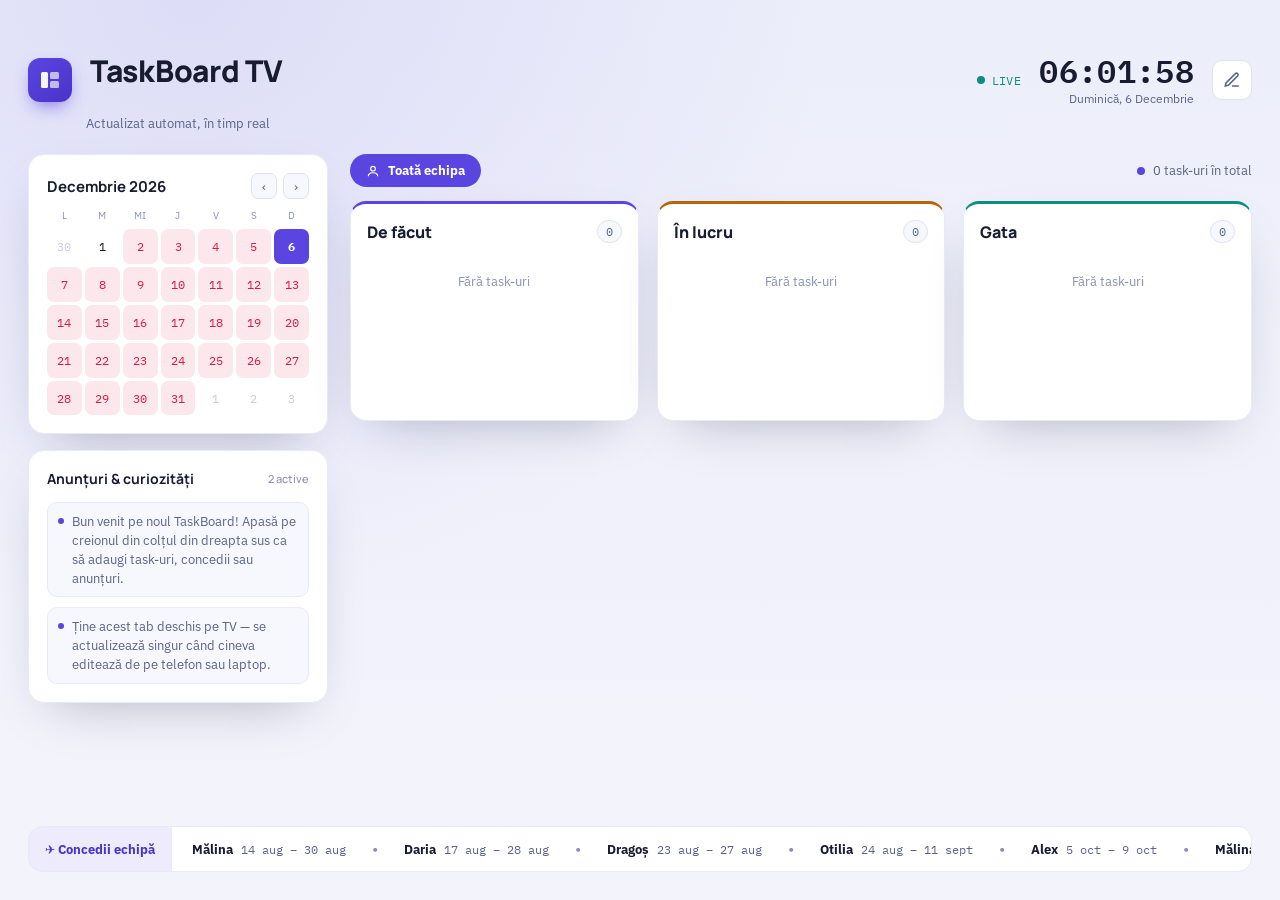
==== index.html @ df8de1b7 "Rename index.html.html to index.html" ====
<title>TaskBoard TV</title>
<style id="page-style">
  :root {
    color-scheme: dark;
    --bg: #0a0f1c;
    --bg-grid: #0d1424;
    --surface: #121a2e;
    --surface-raised: #1a2540;
    --border: #263252;
    --border-soft: #1c2740;
    --text: #eef1fb;
    --text-muted: #8b96b8;
    --text-faint: #5c6689;
    --accent: #7c6cff;
    --accent-soft: rgba(124, 108, 255, 0.16);
    --accent-strong: #9a8dff;
    --amber: #f5a524;
    --amber-soft: rgba(245, 165, 36, 0.14);
    --teal: #2fd6c3;
    --teal-soft: rgba(47, 214, 195, 0.14);
    --rose: #fb7189;
    --rose-soft: rgba(251, 113, 137, 0.16);
    --shadow: 0 20px 50px -20px rgba(0, 0, 0, 0.6);
    --font-display: 'Manrope', 'Segoe UI', system-ui, sans-serif;
    --font-body: 'IBM Plex Sans', 'Segoe UI', system-ui, sans-serif;
    --font-mono: 'IBM Plex Mono', 'SFMono-Regular', Consolas, monospace;
  }

  :root[data-theme="light"] {
    color-scheme: light;
    --bg: #f3f4fb;
    --bg-grid: #eceefa;
    --surface: #ffffff;
    --surface-raised: #f7f8fd;
    --border: #dfe2f0;
    --border-soft: #e8eaf5;
    --text: #171c30;
    --text-muted: #5b6488;
    --text-faint: #8991b3;
    --accent: #5b45e0;
    --accent-soft: rgba(91, 69, 224, 0.1);
    --accent-strong: #4933c9;
    --amber: #b6650a;
    --amber-soft: rgba(182, 101, 10, 0.1);
    --teal: #0d8f7f;
    --teal-soft: rgba(13, 143, 127, 0.1);
    --rose: #d81b46;
    --rose-soft: rgba(216, 27, 70, 0.1);
    --shadow: 0 20px 50px -25px rgba(30, 34, 60, 0.35);
  }

  @media (prefers-color-scheme: light) {
    :root:not([data-theme="dark"]) {
      color-scheme: light;
      --bg: #f3f4fb;
      --bg-grid: #eceefa;
      --surface: #ffffff;
      --surface-raised: #f7f8fd;
      --border: #dfe2f0;
      --border-soft: #e8eaf5;
      --text: #171c30;
      --text-muted: #5b6488;
      --text-faint: #8991b3;
      --accent: #5b45e0;
      --accent-soft: rgba(91, 69, 224, 0.1);
      --accent-strong: #4933c9;
      --amber: #b6650a;
      --amber-soft: rgba(182, 101, 10, 0.1);
      --teal: #0d8f7f;
      --teal-soft: rgba(13, 143, 127, 0.1);
      --rose: #d81b46;
      --rose-soft: rgba(216, 27, 70, 0.1);
      --shadow: 0 20px 50px -25px rgba(30, 34, 60, 0.35);
    }
  }

  * { box-sizing: border-box; }
  html, body { height: 100%; }
  body {
    margin: 0;
    background: var(--bg);
    background-image:
      radial-gradient(circle at 15% 0%, var(--accent-soft), transparent 45%),
      linear-gradient(180deg, var(--bg-grid), var(--bg));
    color: var(--text);
    font-family: var(--font-body);
    -webkit-font-smoothing: antialiased;
    overflow-x: hidden;
  }
  ::selection { background: var(--accent-soft); }
  button { font-family: inherit; }
  :focus-visible { outline: 2px solid var(--accent-strong); outline-offset: 2px; }
  .tabular { font-variant-numeric: tabular-nums; font-family: var(--font-mono); }

  .board {
    min-height: 100vh;
    display: flex;
    flex-direction: column;
    gap: clamp(14px, 2vw, 22px);
    padding: clamp(14px, 2.2vw, 28px);
  }

  /* ---------- Topbar ---------- */
  .topbar {
    display: flex;
    align-items: center;
    justify-content: space-between;
    gap: 20px;
    flex-wrap: wrap;
  }
  .brand { display: flex; align-items: center; gap: 14px; min-width: 0; }
  .brand-mark {
    width: 44px; height: 44px; border-radius: 12px; flex: none;
    background: linear-gradient(140deg, var(--accent), var(--accent-strong));
    display: flex; align-items: center; justify-content: center;
    box-shadow: 0 8px 20px -8px var(--accent);
  }
  .brand-mark svg { width: 24px; height: 24px; }
  .brand-text { min-width: 0; }
  .board-name-row { display: flex; align-items: baseline; gap: 10px; }
  .board-name {
    font-family: var(--font-display);
    font-weight: 800;
    font-size: clamp(20px, 2.4vw, 30px);
    letter-spacing: -0.01em;
    text-wrap: balance;
    background: transparent; border: none; color: var(--text);
    padding: 2px 4px; border-radius: 6px; max-width: 60vw;
  }
  .board-name[contenteditable="true"] { cursor: text; background: var(--surface-raised); outline: 1px dashed var(--border); }
  .board-subtitle { margin: 2px 0 0; color: var(--text-muted); font-size: 13px; }

  .topbar-right { display: flex; align-items: center; gap: 18px; }
  .live-chip {
    display: flex; align-items: center; gap: 7px;
    font-family: var(--font-mono); font-size: 12px; letter-spacing: 0.04em;
    color: var(--teal); text-transform: uppercase;
  }
  .live-dot { width: 8px; height: 8px; border-radius: 50%; background: var(--teal); box-shadow: 0 0 0 0 var(--teal-soft); animation: pulse 2s infinite; }
  @keyframes pulse {
    0% { box-shadow: 0 0 0 0 var(--teal-soft); }
    70% { box-shadow: 0 0 0 8px transparent; }
    100% { box-shadow: 0 0 0 0 transparent; }
  }
  .clock-block { text-align: right; }
  .clock-time { font-family: var(--font-mono); font-weight: 600; font-size: clamp(22px, 2.8vw, 32px); line-height: 1; letter-spacing: 0.01em; }
  .clock-date { font-size: 12px; color: var(--text-muted); margin-top: 4px; text-transform: capitalize; }

  .icon-btn {
    width: 40px; height: 40px; border-radius: 10px;
    border: 1px solid var(--border); background: var(--surface);
    color: var(--text-muted); display: flex; align-items: center; justify-content: center;
    cursor: pointer; transition: border-color .15s, color .15s, background .15s;
  }
  .icon-btn:hover { color: var(--text); border-color: var(--accent); }
  .icon-btn.active { background: var(--accent); border-color: var(--accent); color: #fff; }
  .icon-btn svg { width: 18px; height: 18px; }

  /* ---------- Body grid ---------- */
  .body-grid {
    flex: 1;
    display: grid;
    grid-template-columns: 300px 1fr;
    gap: clamp(14px, 2vw, 22px);
    align-items: start;
  }
  @media (max-width: 980px) {
    .body-grid { grid-template-columns: 1fr; }
  }

  .panel {
    background: var(--surface);
    border: 1px solid var(--border-soft);
    border-radius: 16px;
    padding: 18px;
    box-shadow: var(--shadow);
  }
  .panel + .panel { margin-top: 16px; }
  .panel-title {
    display: flex; align-items: center; justify-content: space-between;
    font-family: var(--font-display); font-weight: 700; font-size: 14px;
    margin: 0 0 14px;
  }
  .panel-title .hint { font-weight: 500; font-size: 11px; color: var(--text-faint); }

  /* Calendar */
  .cal-head { display: flex; align-items: center; justify-content: space-between; margin-bottom: 10px; }
  .cal-month { font-family: var(--font-display); font-weight: 700; font-size: 15px; }
  .cal-nav { display: flex; gap: 6px; }
  .cal-nav button {
    width: 26px; height: 26px; border-radius: 7px; border: 1px solid var(--border);
    background: var(--surface-raised); color: var(--text-muted); cursor: pointer;
    display: flex; align-items: center; justify-content: center;
  }
  .cal-nav button:hover { color: var(--text); border-color: var(--accent); }
  .cal-grid { display: grid; grid-template-columns: repeat(7, 1fr); gap: 3px; }
  .cal-dow { font-size: 10px; text-align: center; color: var(--text-faint); padding-bottom: 4px; text-transform: uppercase; letter-spacing: .04em; }
  .cal-day {
    aspect-ratio: 1; display: flex; align-items: center; justify-content: center;
    font-family: var(--font-mono); font-size: 12px; border-radius: 7px; color: var(--text);
  }
  .cal-day.other { color: var(--text-faint); opacity: .45; }
  .cal-day.today { background: var(--accent); color: #fff; font-weight: 700; }
  .cal-day.has-vac:not(.today) { background: var(--rose-soft); color: var(--rose); }

  /* Announcements */
  .announce-list { display: flex; flex-direction: column; gap: 10px; max-height: 220px; overflow-y: auto; }
  .announce-item {
    display: flex; gap: 8px; align-items: flex-start;
    font-size: 12.5px; line-height: 1.5; color: var(--text-muted);
    background: var(--surface-raised); border: 1px solid var(--border-soft);
    border-radius: 10px; padding: 9px 10px;
  }
  .announce-item .dot { width: 6px; height: 6px; border-radius: 50%; background: var(--accent); margin-top: 6px; flex: none; }
  .announce-remove {
    margin-left: auto; border: none; background: none; color: var(--text-faint);
    cursor: pointer; font-size: 14px; line-height: 1; padding: 2px;
  }
  .announce-remove:hover { color: var(--rose); }
  .inline-add { display: flex; gap: 6px; margin-top: 12px; }
  .inline-add input {
    flex: 1; background: var(--surface-raised); border: 1px solid var(--border);
    border-radius: 8px; padding: 8px 10px; color: var(--text); font-size: 12.5px; font-family: inherit;
  }
  .inline-add button {
    border: none; background: var(--accent); color: #fff; border-radius: 8px;
    padding: 0 12px; font-weight: 600; font-size: 12.5px; cursor: pointer;
  }
  .inline-add button:hover { background: var(--accent-strong); }

  /* ---------- Columns ---------- */
  .toolbar { display: flex; align-items: center; justify-content: space-between; margin-bottom: 14px; flex-wrap: wrap; gap: 10px; }
  .filter-chip {
    display: inline-flex; align-items: center; gap: 8px;
    background: var(--accent); color: #fff; border: none; border-radius: 999px;
    padding: 8px 16px; font-weight: 700; font-size: 13px; cursor: pointer;
  }
  .filter-chip svg { width: 14px; height: 14px; }
  .section-caption { display: flex; align-items: center; gap: 8px; font-size: 13px; color: var(--text-muted); }
  .section-caption .dot { width: 8px; height: 8px; border-radius: 50%; background: var(--accent); }

  .columns {
    display: grid;
    grid-template-columns: repeat(3, minmax(0, 1fr));
    gap: clamp(12px, 1.6vw, 18px);
  }
  @media (max-width: 780px) { .columns { grid-template-columns: 1fr; } }

  .column {
    background: var(--surface);
    border: 1px solid var(--border-soft);
    border-top: 3px solid var(--col-color, var(--accent));
    border-radius: 16px;
    padding: 16px;
    min-height: 220px;
    display: flex; flex-direction: column;
    box-shadow: var(--shadow);
  }
  .column.col-todo { --col-color: var(--accent); }
  .column.col-doing { --col-color: var(--amber); }
  .column.col-done { --col-color: var(--teal); }

  .column-head { display: flex; align-items: center; justify-content: space-between; margin-bottom: 12px; }
  .column-head h3 { margin: 0; font-family: var(--font-display); font-size: 16px; font-weight: 800; }
  .column-count {
    font-family: var(--font-mono); font-size: 12px; min-width: 24px; text-align: center;
    background: var(--surface-raised); border: 1px solid var(--border); border-radius: 999px; padding: 3px 8px; color: var(--text-muted);
  }

  .task-list { display: flex; flex-direction: column; gap: 10px; flex: 1; }
  .empty-hint { color: var(--text-faint); font-size: 13px; padding: 18px 4px; text-align: center; }

  .task-card {
    background: var(--surface-raised); border: 1px solid var(--border);
    border-radius: 12px; padding: 11px 12px; position: relative;
  }
  .task-title { font-size: 13.5px; font-weight: 600; line-height: 1.4; text-wrap: balance; padding-right: 20px; }
  .task-meta { display: flex; align-items: center; gap: 8px; margin-top: 8px; flex-wrap: wrap; }
  .task-assignee {
    display: inline-flex; align-items: center; gap: 5px; font-size: 11px; color: var(--text-muted);
    background: var(--surface); border: 1px solid var(--border-soft); border-radius: 999px; padding: 3px 8px;
  }
  .task-due { font-family: var(--font-mono); font-size: 11px; color: var(--text-faint); }
  .task-actions { position: absolute; top: 8px; right: 8px; display: flex; gap: 4px; }
  .task-actions button {
    width: 20px; height: 20px; border-radius: 6px; border: none; background: transparent;
    color: var(--text-faint); cursor: pointer; display: flex; align-items: center; justify-content: center; font-size: 12px;
  }
  .task-actions button:hover { background: var(--border-soft); color: var(--text); }
  .task-actions button.danger:hover { color: var(--rose); }

  .add-task-form { margin-top: 12px; display: flex; flex-direction: column; gap: 6px; }
  .add-task-form input {
    background: var(--surface-raised); border: 1px solid var(--border); border-radius: 8px;
    padding: 8px 10px; color: var(--text); font-size: 12.5px; font-family: inherit;
  }
  .add-task-form .row { display: flex; gap: 6px; }
  .add-task-form .row input { flex: 1; min-width: 0; }
  .add-task-form button {
    border: 1px dashed var(--border); background: transparent; color: var(--text-muted);
    border-radius: 8px; padding: 8px; font-size: 12px; cursor: pointer; font-weight: 600;
  }
  .add-task-form button:hover { color: var(--accent); border-color: var(--accent); }

  /* ---------- Ticker ---------- */
  .ticker-bar {
    background: var(--surface); border: 1px solid var(--border-soft); border-radius: 14px;
    display: flex; align-items: stretch; overflow: hidden; box-shadow: var(--shadow);
  }
  .ticker-label {
    flex: none; display: flex; align-items: center; gap: 8px;
    background: var(--accent-soft); color: var(--accent-strong); font-weight: 700; font-size: 12.5px;
    padding: 0 16px; white-space: nowrap; border-right: 1px solid var(--border-soft);
  }
  .ticker-viewport { flex: 1; overflow: hidden; position: relative; display: flex; align-items: center; }
  .ticker-track {
    display: flex; align-items: center; gap: 26px; white-space: nowrap;
    padding: 12px 20px; animation: scroll-left var(--ticker-duration, 40s) linear infinite;
  }
  @keyframes scroll-left {
    from { transform: translateX(0); }
    to { transform: translateX(-50%); }
  }
  .ticker-item { display: inline-flex; align-items: center; gap: 8px; font-size: 13px; }
  .ticker-item .name { font-weight: 700; }
  .ticker-item .range { color: var(--text-muted); font-family: var(--font-mono); font-size: 12px; }
  .ticker-item .active-badge {
    font-size: 10px; font-weight: 700; text-transform: uppercase; letter-spacing: .03em;
    background: var(--rose-soft); color: var(--rose); border-radius: 999px; padding: 2px 8px;
  }
  .ticker-sep { color: var(--text-faint); }
  .ticker-edit { flex: none; display: flex; align-items: center; padding: 0 10px; border-left: 1px solid var(--border-soft); }

  @media (prefers-reduced-motion: reduce) {
    .ticker-track { animation: none; }
    .ticker-viewport { overflow-x: auto; }
    .live-dot { animation: none; }
  }

  /* ---------- Modal ---------- */
  .modal-backdrop {
    position: fixed; inset: 0; background: rgba(6, 9, 20, .6); backdrop-filter: blur(2px);
    display: flex; align-items: center; justify-content: center; padding: 20px; z-index: 50;
  }
  .modal {
    background: var(--surface); border: 1px solid var(--border-soft); border-radius: 16px;
    padding: 22px; width: min(520px, 100%); max-height: 80vh; overflow-y: auto; box-shadow: var(--shadow);
  }
  .modal h2 { margin: 0 0 4px; font-family: var(--font-display); font-size: 18px; }
  .modal .sub { margin: 0 0 16px; color: var(--text-muted); font-size: 13px; }
  .vac-row { display: flex; gap: 8px; align-items: center; padding: 8px 0; border-bottom: 1px solid var(--border-soft); }
  .vac-row:last-of-type { border-bottom: none; }
  .vac-row .vname { font-weight: 600; font-size: 13px; flex: 1; }
  .vac-row .vrange { font-family: var(--font-mono); font-size: 11.5px; color: var(--text-muted); }
  .vac-row button { border: none; background: none; color: var(--text-faint); cursor: pointer; font-size: 14px; }
  .vac-row button:hover { color: var(--rose); }
  .vac-add { display: flex; gap: 6px; margin-top: 14px; flex-wrap: wrap; }
  .vac-add input { background: var(--surface-raised); border: 1px solid var(--border); border-radius: 8px; padding: 8px 10px; color: var(--text); font-size: 12.5px; font-family: inherit; }
  .vac-add input[type="text"] { flex: 1; min-width: 100px; }
  .vac-add input[type="date"] { flex: 1; min-width: 120px; }
  .vac-add button.submit { border: none; background: var(--accent); color: #fff; border-radius: 8px; padding: 0 14px; font-weight: 700; cursor: pointer; }
  .modal-close { position: absolute; top: 14px; right: 14px; }
  .modal { position: relative; }

  /* ---------- Toast ---------- */
  .toast {
    position: fixed; bottom: 20px; left: 50%; transform: translateX(-50%);
    background: var(--surface-raised); border: 1px solid var(--border); color: var(--text);
    padding: 10px 18px; border-radius: 999px; font-size: 13px; box-shadow: var(--shadow);
    z-index: 60; opacity: 0; pointer-events: none; transition: opacity .2s, transform .2s;
  }
  .toast.show { opacity: 1; transform: translateX(-50%) translateY(-6px); }

  .readonly-badge {
    font-size: 11px; color: var(--text-faint); border: 1px solid var(--border); border-radius: 999px;
    padding: 4px 10px;
  }
</style>
<link rel="preconnect" href="https://fonts.googleapis.com">
<link rel="preconnect" href="https://fonts.gstatic.com" crossorigin>
<link href="https://fonts.googleapis.com/css2?family=IBM+Plex+Mono:wght@400;500;600&family=IBM+Plex+Sans:wght@400;500;600&family=Manrope:wght@500;700;800&display=swap" rel="stylesheet">

<div id="app-root"></div>
<script id="state-json" type="application/json">{"boardName":"TaskBoard TV","subtitle":"Actualizat automat, în timp real","tasks":[],"vacations":[{"id":"v1","name":"Mălina","start":"2026-08-14","end":"2026-08-30"},{"id":"v2","name":"Daria","start":"2026-08-17","end":"2026-08-28"},{"id":"v3","name":"Dragoș","start":"2026-08-23","end":"2026-08-27"},{"id":"v4","name":"Otilia","start":"2026-08-24","end":"2026-09-11"},{"id":"v5","name":"Alex","start":"2026-10-05","end":"2026-10-09"},{"id":"v6","name":"Mălina","start":"2026-10-12","end":"2026-10-25"},{"id":"v7","name":"Mircea","start":"2026-10-19","end":"2026-10-20"},{"id":"v8","name":"Alex","start":"2026-11-23","end":"2026-11-27"},{"id":"v9","name":"Amalia","start":"2026-11-26","end":"2026-11-27"},{"id":"v10","name":"Loredana","start":"2026-12-02","end":"2026-12-11"},{"id":"v11","name":"Vera","start":"2026-12-02","end":"2026-12-12"},{"id":"v12","name":"Mălina","start":"2026-12-11","end":"2026-12-27"},{"id":"v13","name":"Daria","start":"2026-12-23","end":"2026-12-24"},{"id":"v14","name":"Alex","start":"2026-12-28","end":"2026-12-28"},{"id":"v15","name":"Amalia","start":"2026-12-28","end":"2026-12-31"}],"announcements":[{"id":"a1","text":"Bun venit pe noul TaskBoard! Apasă pe creionul din colțul din dreapta sus ca să adaugi task-uri, concedii sau anunțuri."},{"id":"a2","text":"Ține acest tab deschis pe TV — se actualizează singur când cineva editează de pe telefon sau laptop."}]}</script>
<script id="boot-script">
(function () {
  "use strict";

  var DEFAULT_STATE = { boardName: "TaskBoard TV", subtitle: "Actualizat automat, în timp real", tasks: [], vacations: [], announcements: [] };
  var COLUMNS = [
    { key: "todo", label: "De făcut", cls: "col-todo" },
    { key: "doing", label: "În lucru", cls: "col-doing" },
    { key: "done", label: "Gata", cls: "col-done" }
  ];
  var DOW = ["L", "M", "Mi", "J", "V", "S", "D"];
  var MONTHS = ["Ianuarie", "Februarie", "Martie", "Aprilie", "Mai", "Iunie", "Iulie", "August", "Septembrie", "Octombrie", "Noiembrie", "Decembrie"];
  var MONTHS_SHORT = ["ian", "feb", "mar", "apr", "mai", "iun", "iul", "aug", "sept", "oct", "nov", "dec"];

  var state = loadInitialState();
  var view = { editMode: false, filterAssignee: "all", calYear: new Date().getFullYear(), calMonth: new Date().getMonth(), vacModalOpen: false, canEdit: true, artifactReady: false };
  var artifactApi = null;

  function loadInitialState() {
    try {
      var el = document.getElementById("state-json");
      if (el && el.textContent.trim()) {
        var parsed = JSON.parse(el.textContent);
        return Object.assign({}, DEFAULT_STATE, parsed);
      }
    } catch (e) { /* fall through */ }
    return JSON.parse(JSON.stringify(DEFAULT_STATE));
  }

  function escapeHtml(str) {
    return String(str == null ? "" : str).replace(/[&<>"']/g, function (c) {
      return { "&": "&amp;", "<": "&lt;", ">": "&gt;", '"': "&quot;", "'": "&#39;" }[c];
    });
  }
  function uid(prefix) { return prefix + "_" + Date.now().toString(36) + Math.random().toString(36).slice(2, 7); }
  function pad2(n) { return n < 10 ? "0" + n : "" + n; }
  function todayISO() { var d = new Date(); return d.getFullYear() + "-" + pad2(d.getMonth() + 1) + "-" + pad2(d.getDate()); }
  function fmtRange(startISO, endISO) {
    var s = new Date(startISO + "T00:00:00"), e = new Date(endISO + "T00:00:00");
    var sTxt = s.getDate() + " " + MONTHS_SHORT[s.getMonth()];
    var eTxt = e.getDate() + " " + MONTHS_SHORT[e.getMonth()];
    return startISO === endISO ? sTxt : sTxt + " – " + eTxt;
  }
  function isActiveNow(v) { var t = todayISO(); return v.start <= t && t <= v.end; }
  function dateInRange(iso, v) { return v.start <= iso && iso <= v.end; }

  /* ---------------- render ---------------- */
  function render() {
    var root = document.getElementById("app-root");
    if (!root) return;
    root.innerHTML = renderBoard();
    wireEvents();
    var themeRoot = document.documentElement;
    if (!themeRoot.hasAttribute("data-theme")) { /* leave to system */ }
  }

  function renderBoard() {
    return (
      '<div class="board">' +
      renderTopbar() +
      '<div class="body-grid">' +
      '<aside class="sidebar">' + renderCalendarPanel() + renderAnnouncePanel() + "</aside>" +
      "<main>" + renderToolbar() + renderColumns() + "</main>" +
      "</div>" +
      renderTicker() +
      "</div>" +
      (view.vacModalOpen ? renderVacModal() : "") +
      '<div class="toast" id="toast"></div>'
    );
  }

  function renderTopbar() {
    var now = new Date();
    var timeStr = pad2(now.getHours()) + ":" + pad2(now.getMinutes()) + ":" + pad2(now.getSeconds());
    var dateStr = now.toLocaleDateString("ro-RO", { weekday: "long", day: "numeric", month: "long" });
    return (
      '<header class="topbar">' +
      '<div class="brand">' +
      '<div class="brand-mark"><svg viewBox="0 0 24 24" fill="none"><rect x="3" y="4" width="7" height="16" rx="1.5" fill="white" fill-opacity=".95"/><rect x="12" y="4" width="9" height="7" rx="1.5" fill="white" fill-opacity=".65"/><rect x="12" y="13" width="9" height="7" rx="1.5" fill="white" fill-opacity=".65"/></svg></div>' +
      '<div class="brand-text">' +
      '<div class="board-name-row"><h1 class="board-name" id="board-name" contenteditable="' + (view.editMode ? "true" : "false") + '" spellcheck="false">' + escapeHtml(state.boardName) + "</h1></div>" +
      '<p class="board-subtitle">' + escapeHtml(state.subtitle) + "</p>" +
      "</div></div>" +
      '<div class="topbar-right">' +
      '<div class="live-chip"><span class="live-dot"></span>Live</div>' +
      '<div class="clock-block"><div class="clock-time tabular" id="clock-time">' + timeStr + '</div><div class="clock-date" id="clock-date">' + dateStr + "</div></div>" +
      (view.canEdit
        ? '<button class="icon-btn' + (view.editMode ? " active" : "") + '" id="btn-edit-toggle" aria-label="Comută modul editare" title="' + (view.editMode ? "Ieși din editare" : "Editează") + '"><svg viewBox="0 0 24 24" fill="none" stroke="currentColor" stroke-width="2"><path d="M12 20h9"/><path d="M16.5 3.5a2.1 2.1 0 0 1 3 3L7 19l-4 1 1-4Z"/></svg></button>'
        : '<span class="readonly-badge">doar vizualizare</span>') +
      "</div></header>"
    );
  }

  function renderCalendarPanel() {
    var y = view.calYear, m = view.calMonth;
    var first = new Date(y, m, 1);
    var startOffset = (first.getDay() + 6) % 7; // Monday-first
    var daysInMonth = new Date(y, m + 1, 0).getDate();
    var daysInPrev = new Date(y, m, 0).getDate();
    var cells = [];
    for (var i = 0; i < startOffset; i++) cells.push({ day: daysInPrev - startOffset + 1 + i, other: true, iso: null });
    for (var d = 1; d <= daysInMonth; d++) cells.push({ day: d, other: false, iso: y + "-" + pad2(m + 1) + "-" + pad2(d) });
    while (cells.length % 7 !== 0 || cells.length < 35) {
      var nd = cells.length - (startOffset + daysInMonth) + 1;
      cells.push({ day: nd, other: true, iso: null });
      if (cells.length >= 42) break;
    }
    var todayIso = todayISO();
    var cellsHtml = cells.map(function (c) {
      var cls = "cal-day";
      if (c.other) cls += " other";
      if (c.iso === todayIso) cls += " today";
      else if (c.iso && state.vacations.some(function (v) { return dateInRange(c.iso, v); })) cls += " has-vac";
      return '<div class="' + cls + '">' + c.day + "</div>";
    }).join("");
    var dowHtml = DOW.map(function (d) { return '<div class="cal-dow">' + d + "</div>"; }).join("");
    return (
      '<section class="panel calendar-panel"><div class="cal-head"><div class="cal-month">' + MONTHS[m] + " " + y + '</div>' +
      '<div class="cal-nav"><button id="cal-prev" aria-label="Luna anterioară">‹</button><button id="cal-next" aria-label="Luna următoare">›</button></div></div>' +
      '<div class="cal-grid">' + dowHtml + cellsHtml + "</div></section>"
    );
  }

  function renderAnnouncePanel() {
    var items = state.announcements.map(function (a) {
      return (
        '<div class="announce-item"><span class="dot"></span><span>' + escapeHtml(a.text) + "</span>" +
        (view.editMode ? '<button class="announce-remove" data-remove-announce="' + a.id + '" aria-label="Șterge">×</button>' : "") +
        "</div>"
      );
    }).join("") || '<div class="empty-hint">Niciun anunț momentan.</div>';
    return (
      '<section class="panel announce-panel"><h2 class="panel-title">Anunțuri &amp; curiozități<span class="hint">' + state.announcements.length + " active</span></h2>" +
      '<div class="announce-list">' + items + "</div>" +
      (view.editMode
        ? '<div class="inline-add"><input type="text" id="new-announce" placeholder="Scrie un anunț nou…" maxlength="180"><button id="btn-add-announce">Adaugă</button></div>'
        : "") +
      "</section>"
    );
  }

  function assignees() {
    var set = {};
    state.tasks.forEach(function (t) { if (t.assignee) set[t.assignee] = true; });
    return Object.keys(set).sort();
  }

  function renderToolbar() {
    var list = assignees();
    var label = view.filterAssignee === "all" ? "Toată echipa" : view.filterAssignee;
    return (
      '<div class="toolbar"><button class="filter-chip" id="btn-cycle-filter" title="Filtrează după persoană"><svg viewBox="0 0 24 24" fill="none" stroke="currentColor" stroke-width="2"><circle cx="12" cy="8" r="4"/><path d="M4 21c0-4 4-6 8-6s8 2 8 6"/></svg>' + escapeHtml(label) + (list.length ? " ▾" : "") + "</button>" +
      '<div class="section-caption"><span class="dot"></span>' + state.tasks.length + " task-uri în total</div></div>"
    );
  }

  function renderColumns() {
    var filtered = state.tasks.filter(function (t) { return view.filterAssignee === "all" || t.assignee === view.filterAssignee; });
    var html = COLUMNS.map(function (col) {
      var tasks = filtered.filter(function (t) { return t.column === col.key; });
      var cardsHtml = tasks.map(function (t) {
        var idx = COLUMNS.findIndex(function (c) { return c.key === col.key; });
        var prevBtn = idx > 0 && view.editMode ? '<button data-move="' + t.id + '" data-dir="-1" aria-label="Mută înapoi">‹</button>' : "";
        var nextBtn = idx < COLUMNS.length - 1 && view.editMode ? '<button data-move="' + t.id + '" data-dir="1" aria-label="Mută înainte">›</button>' : "";
        var delBtn = view.editMode ? '<button class="danger" data-remove-task="' + t.id + '" aria-label="Șterge task">×</button>' : "";
        return (
          '<div class="task-card"><div class="task-title">' + escapeHtml(t.title) + "</div>" +
          '<div class="task-meta">' +
          (t.assignee ? '<span class="task-assignee">👤 ' + escapeHtml(t.assignee) + "</span>" : "") +
          (t.due ? '<span class="task-due tabular">' + escapeHtml(t.due) + "</span>" : "") +
          "</div>" +
          (view.editMode ? '<div class="task-actions">' + prevBtn + nextBtn + delBtn + "</div>" : "") +
          "</div>"
        );
      }).join("") || '<div class="empty-hint">Fără task-uri</div>';
      var addForm = view.editMode
        ? '<form class="add-task-form" data-add-task="' + col.key + '">' +
          '<input type="text" name="title" placeholder="Task nou…" maxlength="140" required>' +
          '<div class="row"><input type="text" name="assignee" placeholder="Responsabil (opțional)" maxlength="40"><input type="text" name="due" placeholder="Termen, ex: 28 aug" maxlength="20"></div>' +
          '<button type="submit">+ Adaugă în ' + escapeHtml(col.label) + "</button></form>"
        : "";
      return (
        '<div class="column ' + col.cls + '"><div class="column-head"><h3>' + col.label + '</h3><span class="column-count tabular">' + tasks.length + "</span></div>" +
        '<div class="task-list">' + cardsHtml + "</div>" + addForm + "</div>"
      );
    }).join("");
    return '<div class="columns">' + html + "</div>";
  }

  function renderTicker() {
    var sorted = state.vacations.slice().sort(function (a, b) { return a.start < b.start ? -1 : 1; });
    var itemsHtml = sorted.map(function (v) {
      return (
        '<span class="ticker-item"><span class="name">' + escapeHtml(v.name) + '</span><span class="range tabular">' + fmtRange(v.start, v.end) + "</span>" +
        (isActiveNow(v) ? '<span class="active-badge">în concediu acum</span>' : "") +
        "</span>"
      );
    }).join('<span class="ticker-sep">•</span>');
    var track = sorted.length
      ? '<div class="ticker-track" style="--ticker-duration:' + Math.max(20, sorted.length * 6) + 's">' + itemsHtml + '<span class="ticker-sep">•</span>' + itemsHtml + "</div>"
      : '<div class="ticker-track" style="animation:none"><span class="ticker-item">Nicio absență programată.</span></div>';
    return (
      '<footer class="ticker-bar"><div class="ticker-label">✈ Concedii echipă</div>' +
      '<div class="ticker-viewport">' + track + "</div>" +
      (view.editMode ? '<div class="ticker-edit"><button class="icon-btn" id="btn-open-vac" aria-label="Gestionează concediile" title="Gestionează concediile"><svg viewBox="0 0 24 24" fill="none" stroke="currentColor" stroke-width="2"><path d="M5 12h14M12 5v14"/></svg></button></div>' : "") +
      "</footer>"
    );
  }

  function renderVacModal() {
    var sorted = state.vacations.slice().sort(function (a, b) { return a.start < b.start ? -1 : 1; });
    var rows = sorted.map(function (v) {
      return (
        '<div class="vac-row"><span class="vname">' + escapeHtml(v.name) + '</span><span class="vrange">' + fmtRange(v.start, v.end) + "</span>" +
        '<button data-remove-vac="' + v.id + '" aria-label="Șterge">×</button></div>'
      );
    }).join("") || '<div class="empty-hint">Nicio absență adăugată.</div>';
    return (
      '<div class="modal-backdrop" id="vac-backdrop"><div class="modal"><button class="icon-btn modal-close" id="btn-close-vac" aria-label="Închide">✕</button>' +
      "<h2>Concedii echipă</h2><p class=\"sub\">Adaugă sau șterge perioade de absență.</p>" +
      '<div id="vac-rows">' + rows + "</div>" +
      '<form class="vac-add" id="vac-add-form">' +
      '<input type="text" name="name" placeholder="Nume" required maxlength="40">' +
      '<input type="date" name="start" required>' +
      '<input type="date" name="end" required>' +
      '<button type="submit" class="submit">Adaugă</button>' +
      "</form></div></div>"
    );
  }

  /* ---------------- events ---------------- */
  function wireEvents() {
    var editBtn = document.getElementById("btn-edit-toggle");
    if (editBtn) editBtn.onclick = function () { view.editMode = !view.editMode; render(); };

    var nameEl = document.getElementById("board-name");
    if (nameEl && view.editMode) {
      nameEl.onblur = function () {
        var val = nameEl.textContent.trim() || DEFAULT_STATE.boardName;
        if (val !== state.boardName) persist(Object.assign({}, state, { boardName: val }));
      };
      nameEl.onkeydown = function (e) { if (e.key === "Enter") { e.preventDefault(); nameEl.blur(); } };
    }

    var filterBtn = document.getElementById("btn-cycle-filter");
    if (filterBtn) filterBtn.onclick = function () {
      var list = ["all"].concat(assignees());
      var idx = list.indexOf(view.filterAssignee);
      view.filterAssignee = list[(idx + 1) % list.length];
      render();
    };

    var calPrev = document.getElementById("cal-prev");
    var calNext = document.getElementById("cal-next");
    if (calPrev) calPrev.onclick = function () { view.calMonth--; if (view.calMonth < 0) { view.calMonth = 11; view.calYear--; } render(); };
    if (calNext) calNext.onclick = function () { view.calMonth++; if (view.calMonth > 11) { view.calMonth = 0; view.calYear++; } render(); };

    var addAnnounceBtn = document.getElementById("btn-add-announce");
    if (addAnnounceBtn) addAnnounceBtn.onclick = function () {
      var input = document.getElementById("new-announce");
      var val = input.value.trim();
      if (!val) return;
      var next = Object.assign({}, state, { announcements: state.announcements.concat([{ id: uid("a"), text: val }]) });
      persist(next);
    };
    document.querySelectorAll("[data-remove-announce]").forEach(function (btn) {
      btn.onclick = function () {
        var id = btn.getAttribute("data-remove-announce");
        persist(Object.assign({}, state, { announcements: state.announcements.filter(function (a) { return a.id !== id; }) }));
      };
    });

    document.querySelectorAll("[data-add-task]").forEach(function (form) {
      form.onsubmit = function (e) {
        e.preventDefault();
        var col = form.getAttribute("data-add-task");
        var fd = new FormData(form);
        var title = (fd.get("title") || "").toString().trim();
        if (!title) return;
        var task = { id: uid("t"), title: title, assignee: (fd.get("assignee") || "").toString().trim(), due: (fd.get("due") || "").toString().trim(), column: col };
        persist(Object.assign({}, state, { tasks: state.tasks.concat([task]) }));
      };
    });
    document.querySelectorAll("[data-move]").forEach(function (btn) {
      btn.onclick = function () {
        var id = btn.getAttribute("data-move");
        var dir = parseInt(btn.getAttribute("data-dir"), 10);
        var keys = COLUMNS.map(function (c) { return c.key; });
        var tasks = state.tasks.map(function (t) {
          if (t.id !== id) return t;
          var idx = keys.indexOf(t.column) + dir;
          idx = Math.max(0, Math.min(keys.length - 1, idx));
          return Object.assign({}, t, { column: keys[idx] });
        });
        persist(Object.assign({}, state, { tasks: tasks }));
      };
    });
    document.querySelectorAll("[data-remove-task]").forEach(function (btn) {
      btn.onclick = function () {
        var id = btn.getAttribute("data-remove-task");
        persist(Object.assign({}, state, { tasks: state.tasks.filter(function (t) { return t.id !== id; }) }));
      };
    });

    var openVac = document.getElementById("btn-open-vac");
    if (openVac) openVac.onclick = function () { view.vacModalOpen = true; render(); };
    var closeVac = document.getElementById("btn-close-vac");
    if (closeVac) closeVac.onclick = function () { view.vacModalOpen = false; render(); };
    var backdrop = document.getElementById("vac-backdrop");
    if (backdrop) backdrop.onclick = function (e) { if (e.target === backdrop) { view.vacModalOpen = false; render(); } };
    document.querySelectorAll("[data-remove-vac]").forEach(function (btn) {
      btn.onclick = function () {
        var id = btn.getAttribute("data-remove-vac");
        persist(Object.assign({}, state, { vacations: state.vacations.filter(function (v) { return v.id !== id; }) }));
      };
    });
    var vacForm = document.getElementById("vac-add-form");
    if (vacForm) vacForm.onsubmit = function (e) {
      e.preventDefault();
      var fd = new FormData(vacForm);
      var name = (fd.get("name") || "").toString().trim();
      var start = (fd.get("start") || "").toString();
      var end = (fd.get("end") || "").toString() || start;
      if (!name || !start) return;
      if (end < start) { var t = end; end = start; start = t; }
      persist(Object.assign({}, state, { vacations: state.vacations.concat([{ id: uid("v"), name: name, start: start, end: end }]) }));
    };
  }

  /* ---------------- persistence ---------------- */
  function buildDocument(nextState) {
    var styleText = document.getElementById("page-style").textContent;
    var bootText = document.getElementById("boot-script").textContent;
    var stateJson = JSON.stringify(nextState).replace(/</g, "\\u003c");
    return (
      "<!doctype html>\n<html lang=\"ro\">\n<head>\n<meta charset=\"utf-8\">\n" +
      "<meta name=\"viewport\" content=\"width=device-width, initial-scale=1\">\n" +
      "<title>" + escapeHtml(nextState.boardName || "TaskBoard TV") + "</title>\n" +
      "<style id=\"page-style\">" + styleText + "</style>\n" +
      "<link rel=\"preconnect\" href=\"https://fonts.googleapis.com\">\n" +
      "<link rel=\"preconnect\" href=\"https://fonts.gstatic.com\" crossorigin>\n" +
      "<link href=\"https://fonts.googleapis.com/css2?family=IBM+Plex+Mono:wght@400;500;600&family=IBM+Plex+Sans:wght@400;500;600&family=Manrope:wght@500;700;800&display=swap\" rel=\"stylesheet\">\n" +
      "</head>\n<body>\n" +
      "<div id=\"app-root\"></div>\n" +
      "<script id=\"state-json\" type=\"application/json\">" + stateJson + "<\/script>\n" +
      "<script id=\"boot-script\">" + bootText + "<\/script>\n" +
      "</body>\n</html>"
    );
  }

  function showToast(msg) {
    var t = document.getElementById("toast");
    if (!t) return;
    t.textContent = msg;
    t.classList.add("show");
    clearTimeout(showToast._tm);
    showToast._tm = setTimeout(function () { t.classList.remove("show"); }, 3200);
  }

  function persist(nextState) {
    state = nextState;
    render();
    if (!artifactApi) {
      showToast("Salvat doar local — capacitatea de salvare nu e disponibilă în această vizualizare.");
      return;
    }
    artifactApi.publish(buildDocument(state)).catch(function (err) {
      console.error("publish failed", err);
      var code = err && err.code;
      if (code === "not_granted" || code === "not_writer") {
        view.canEdit = false;
        view.editMode = false;
        render();
        showToast("Vizualizare doar — nu ai drepturi de editare pe acest board.");
      } else if (code === "conflict") {
        showToast("Altcineva a salvat chiar acum — se actualizează.");
      } else {
        showToast("Nu am putut salva modificarea. Încearcă din nou.");
      }
    });
  }

  /* ---------------- clock ---------------- */
  function tickClock() {
    var timeEl = document.getElementById("clock-time");
    var dateEl = document.getElementById("clock-date");
    if (!timeEl || !dateEl) return;
    var now = new Date();
    timeEl.textContent = pad2(now.getHours()) + ":" + pad2(now.getMinutes()) + ":" + pad2(now.getSeconds());
    dateEl.textContent = now.toLocaleDateString("ro-RO", { weekday: "long", day: "numeric", month: "long" });
  }

  /* ---------------- init ---------------- */
  function init() {
    render();
    setInterval(tickClock, 1000);
    setInterval(function () {
      if (!view.vacModalOpen) render();
    }, 30 * 60 * 1000); // keep "acum" badges / calendar fresh across long TV sessions

    if (window.claude && typeof window.claude.use === "function") {
      window.claude.use("artifact").then(function (api) {
        artifactApi = api;
        view.artifactReady = !!api;
        if (!api) showToast("Modul de salvare live nu e disponibil în această fereastră.");
      }).catch(function () { artifactApi = null; });
    }
  }

  if (document.readyState === "loading") {
    document.addEventListener("DOMContentLoaded", init);
  } else {
    init();
  }
})();
</script>
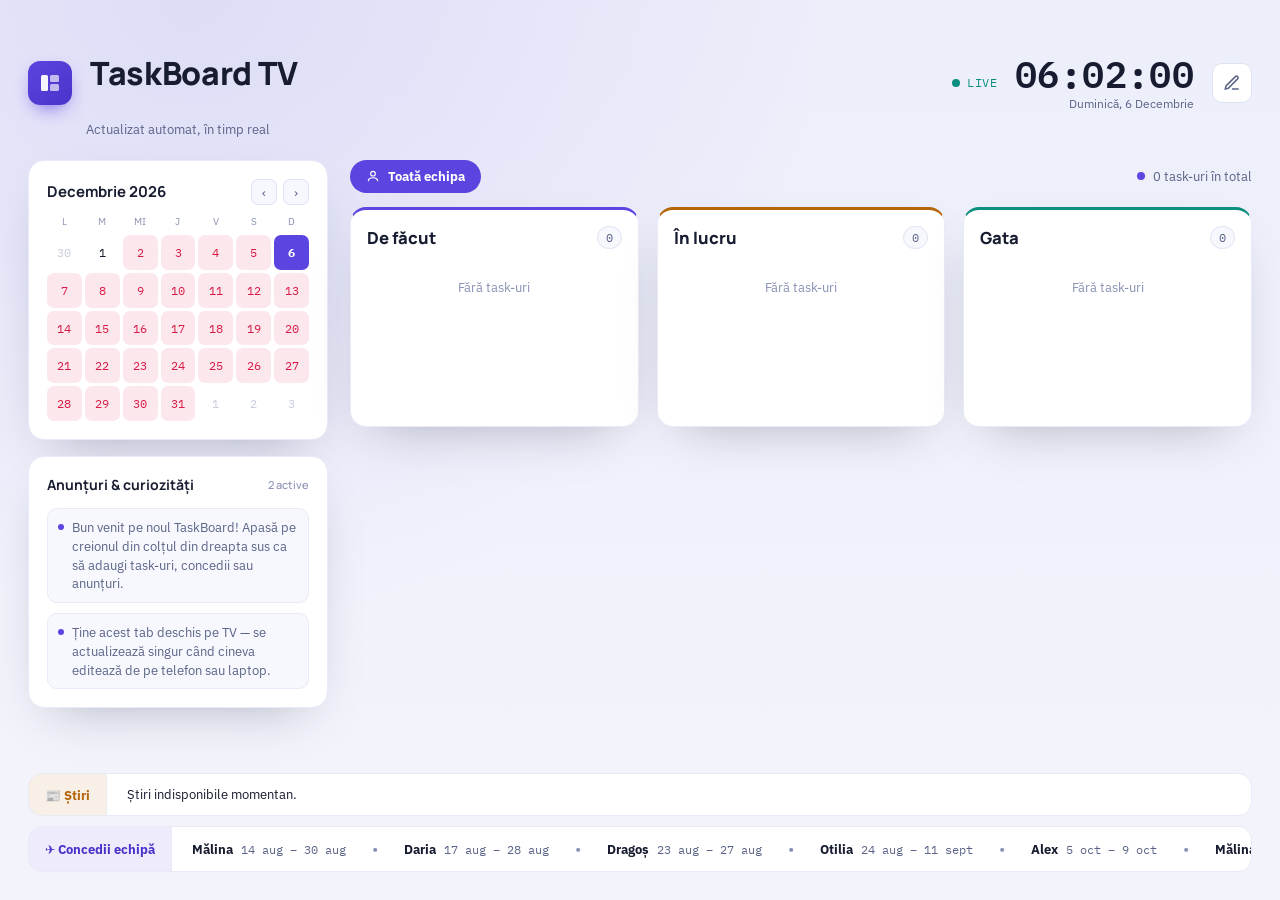
==== commit abd44205: "Stabilize TaskBoard TV: local persistence, error resilience, resync files - Add localStorage-backed " ====
--- a/index.html
+++ b/index.html
@@ -121,7 +121,7 @@
   .board-name {
     font-family: var(--font-display);
     font-weight: 800;
-    font-size: clamp(20px, 2.4vw, 30px);
+    font-size: clamp(22px, 2.5vw, 36px);
     letter-spacing: -0.01em;
     text-wrap: balance;
     background: transparent; border: none; color: var(--text);
@@ -143,7 +143,7 @@
     100% { box-shadow: 0 0 0 0 transparent; }
   }
   .clock-block { text-align: right; }
-  .clock-time { font-family: var(--font-mono); font-weight: 600; font-size: clamp(22px, 2.8vw, 32px); line-height: 1; letter-spacing: 0.01em; }
+  .clock-time { font-family: var(--font-mono); font-weight: 600; font-size: clamp(24px, 2.9vw, 40px); line-height: 1; letter-spacing: 0.01em; }
   .clock-date { font-size: 12px; color: var(--text-muted); margin-top: 4px; text-transform: capitalize; }
 
   .icon-btn {
@@ -227,6 +227,16 @@
     padding: 0 12px; font-weight: 600; font-size: 12.5px; cursor: pointer;
   }
   .inline-add button:hover { background: var(--accent-strong); }
+
+  /* Team chips */
+  .team-chips { display: flex; flex-wrap: wrap; gap: 7px; }
+  .team-chip {
+    display: inline-flex; align-items: center; gap: 6px;
+    background: var(--surface-raised); border: 1px solid var(--border-soft);
+    border-radius: 999px; padding: 5px 10px; font-size: 12px; color: var(--text);
+  }
+  .team-chip .remove-chip { border: none; background: none; color: var(--text-faint); cursor: pointer; font-size: 12px; line-height: 1; padding: 0; }
+  .team-chip .remove-chip:hover { color: var(--rose); }
 
   /* ---------- Columns ---------- */
   .toolbar { display: flex; align-items: center; justify-content: space-between; margin-bottom: 14px; flex-wrap: wrap; gap: 10px; }
@@ -261,7 +271,7 @@
   .column.col-done { --col-color: var(--teal); }
 
   .column-head { display: flex; align-items: center; justify-content: space-between; margin-bottom: 12px; }
-  .column-head h3 { margin: 0; font-family: var(--font-display); font-size: 16px; font-weight: 800; }
+  .column-head h3 { margin: 0; font-family: var(--font-display); font-size: clamp(16px, 1.3vw, 21px); font-weight: 800; }
   .column-count {
     font-family: var(--font-mono); font-size: 12px; min-width: 24px; text-align: center;
     background: var(--surface-raised); border: 1px solid var(--border); border-radius: 999px; padding: 3px 8px; color: var(--text-muted);
@@ -274,7 +284,7 @@
     background: var(--surface-raised); border: 1px solid var(--border);
     border-radius: 12px; padding: 11px 12px; position: relative;
   }
-  .task-title { font-size: 13.5px; font-weight: 600; line-height: 1.4; text-wrap: balance; padding-right: 20px; }
+  .task-title { font-size: clamp(13.5px, 1.05vw, 17px); font-weight: 600; line-height: 1.4; text-wrap: balance; padding-right: 20px; }
   .task-meta { display: flex; align-items: center; gap: 8px; margin-top: 8px; flex-wrap: wrap; }
   .task-assignee {
     display: inline-flex; align-items: center; gap: 5px; font-size: 11px; color: var(--text-muted);
@@ -321,15 +331,39 @@
     from { transform: translateX(0); }
     to { transform: translateX(-50%); }
   }
-  .ticker-item { display: inline-flex; align-items: center; gap: 8px; font-size: 13px; }
+  .ticker-item { display: inline-flex; align-items: center; gap: 8px; font-size: clamp(13px, 1vw, 16px); }
   .ticker-item .name { font-weight: 700; }
-  .ticker-item .range { color: var(--text-muted); font-family: var(--font-mono); font-size: 12px; }
+  .ticker-item .range { color: var(--text-muted); font-family: var(--font-mono); font-size: clamp(12px, 0.9vw, 14px); }
   .ticker-item .active-badge {
     font-size: 10px; font-weight: 700; text-transform: uppercase; letter-spacing: .03em;
     background: var(--rose-soft); color: var(--rose); border-radius: 999px; padding: 2px 8px;
   }
   .ticker-sep { color: var(--text-faint); }
   .ticker-edit { flex: none; display: flex; align-items: center; padding: 0 10px; border-left: 1px solid var(--border-soft); }
+  .ticker-stack { display: flex; flex-direction: column; gap: 10px; }
+  .news-ticker .ticker-label { background: var(--amber-soft); color: var(--amber); }
+
+  /* ---------- Large-screen (TV via HDMI) scaling ---------- */
+  @media (min-width: 1600px) {
+    .board { padding: 30px 40px; gap: 22px; }
+    .body-grid { grid-template-columns: 340px 1fr; gap: 24px; }
+    .panel { padding: 22px 24px; }
+    .panel-title { font-size: 16px; margin-bottom: 16px; }
+    .cal-month { font-size: 18px; }
+    .cal-day { font-size: 14px; }
+    .cal-dow { font-size: 11px; }
+    .announce-item { font-size: 14px; padding: 11px 12px; }
+    .column { padding: 20px 22px; min-height: 260px; }
+    .column-head { margin-bottom: 16px; }
+    .task-card { padding: 14px 16px; }
+    .task-assignee { font-size: 13px; padding: 4px 10px; }
+    .task-due { font-size: 12.5px; }
+    .ticker-bar { }
+    .ticker-label { font-size: 14px; padding: 0 20px; }
+    .ticker-track { padding: 14px 24px; gap: 32px; }
+    .filter-chip { font-size: 14px; padding: 10px 18px; }
+    .section-caption { font-size: 14px; }
+  }
 
   @media (prefers-reduced-motion: reduce) {
     .ticker-track { animation: none; }
@@ -381,12 +415,12 @@
 <link href="https://fonts.googleapis.com/css2?family=IBM+Plex+Mono:wght@400;500;600&family=IBM+Plex+Sans:wght@400;500;600&family=Manrope:wght@500;700;800&display=swap" rel="stylesheet">
 
 <div id="app-root"></div>
-<script id="state-json" type="application/json">{"boardName":"TaskBoard TV","subtitle":"Actualizat automat, în timp real","tasks":[],"vacations":[{"id":"v1","name":"Mălina","start":"2026-08-14","end":"2026-08-30"},{"id":"v2","name":"Daria","start":"2026-08-17","end":"2026-08-28"},{"id":"v3","name":"Dragoș","start":"2026-08-23","end":"2026-08-27"},{"id":"v4","name":"Otilia","start":"2026-08-24","end":"2026-09-11"},{"id":"v5","name":"Alex","start":"2026-10-05","end":"2026-10-09"},{"id":"v6","name":"Mălina","start":"2026-10-12","end":"2026-10-25"},{"id":"v7","name":"Mircea","start":"2026-10-19","end":"2026-10-20"},{"id":"v8","name":"Alex","start":"2026-11-23","end":"2026-11-27"},{"id":"v9","name":"Amalia","start":"2026-11-26","end":"2026-11-27"},{"id":"v10","name":"Loredana","start":"2026-12-02","end":"2026-12-11"},{"id":"v11","name":"Vera","start":"2026-12-02","end":"2026-12-12"},{"id":"v12","name":"Mălina","start":"2026-12-11","end":"2026-12-27"},{"id":"v13","name":"Daria","start":"2026-12-23","end":"2026-12-24"},{"id":"v14","name":"Alex","start":"2026-12-28","end":"2026-12-28"},{"id":"v15","name":"Amalia","start":"2026-12-28","end":"2026-12-31"}],"announcements":[{"id":"a1","text":"Bun venit pe noul TaskBoard! Apasă pe creionul din colțul din dreapta sus ca să adaugi task-uri, concedii sau anunțuri."},{"id":"a2","text":"Ține acest tab deschis pe TV — se actualizează singur când cineva editează de pe telefon sau laptop."}]}</script>
+<script id="state-json" type="application/json">{"boardName":"TaskBoard TV","subtitle":"Actualizat automat, în timp real","tasks":[],"vacations":[{"id":"v1","name":"Mălina","start":"2026-08-14","end":"2026-08-30"},{"id":"v2","name":"Daria","start":"2026-08-17","end":"2026-08-28"},{"id":"v3","name":"Dragoș","start":"2026-08-23","end":"2026-08-27"},{"id":"v4","name":"Otilia","start":"2026-08-24","end":"2026-09-11"},{"id":"v5","name":"Alex","start":"2026-10-05","end":"2026-10-09"},{"id":"v6","name":"Mălina","start":"2026-10-12","end":"2026-10-25"},{"id":"v7","name":"Mircea","start":"2026-10-19","end":"2026-10-20"},{"id":"v8","name":"Alex","start":"2026-11-23","end":"2026-11-27"},{"id":"v9","name":"Amalia","start":"2026-11-26","end":"2026-11-27"},{"id":"v10","name":"Loredana","start":"2026-12-02","end":"2026-12-11"},{"id":"v11","name":"Vera","start":"2026-12-02","end":"2026-12-12"},{"id":"v12","name":"Mălina","start":"2026-12-11","end":"2026-12-27"},{"id":"v13","name":"Daria","start":"2026-12-23","end":"2026-12-24"},{"id":"v14","name":"Alex","start":"2026-12-28","end":"2026-12-28"},{"id":"v15","name":"Amalia","start":"2026-12-28","end":"2026-12-31"}],"announcements":[{"id":"a1","text":"Bun venit pe noul TaskBoard! Apasă pe creionul din colțul din dreapta sus ca să adaugi task-uri, concedii sau anunțuri."},{"id":"a2","text":"Ține acest tab deschis pe TV — se actualizează singur când cineva editează de pe telefon sau laptop."}],"teamMembers":["Claudiu","Alexandra","Dragoș","Cristina","Amalia","Alex","Raluca","Andra","Ștefan","Mălina","Doina","Mircea","Loredana","Otilia"]}</script>
 <script id="boot-script">
 (function () {
   "use strict";
 
-  var DEFAULT_STATE = { boardName: "TaskBoard TV", subtitle: "Actualizat automat, în timp real", tasks: [], vacations: [], announcements: [] };
+  var DEFAULT_STATE = { boardName: "TaskBoard TV", subtitle: "Actualizat automat, în timp real", tasks: [], vacations: [], announcements: [], teamMembers: [] };
   var COLUMNS = [
     { key: "todo", label: "De făcut", cls: "col-todo" },
     { key: "doing", label: "În lucru", cls: "col-doing" },
@@ -395,20 +429,70 @@
   var DOW = ["L", "M", "Mi", "J", "V", "S", "D"];
   var MONTHS = ["Ianuarie", "Februarie", "Martie", "Aprilie", "Mai", "Iunie", "Iulie", "August", "Septembrie", "Octombrie", "Noiembrie", "Decembrie"];
   var MONTHS_SHORT = ["ian", "feb", "mar", "apr", "mai", "iun", "iul", "aug", "sept", "oct", "nov", "dec"];
+  var STORAGE_KEY = "taskboardTvState_v1";
+  var NEWS_CACHE_KEY = "taskboardTvNewsCache_v1";
+
+  // Surface runtime errors in the console instead of letting a single bad
+  // event handler silently wedge a TV screen that nobody is watching closely.
+  window.addEventListener("error", function (e) { console.error("TaskBoard TV runtime error:", e.error || e.message); });
+  window.addEventListener("unhandledrejection", function (e) { console.error("TaskBoard TV unhandled rejection:", e.reason); });
 
   var state = loadInitialState();
-  var view = { editMode: false, filterAssignee: "all", calYear: new Date().getFullYear(), calMonth: new Date().getMonth(), vacModalOpen: false, canEdit: true, artifactReady: false };
+  var view = { editMode: false, filterAssignee: "all", calYear: new Date().getFullYear(), calMonth: new Date().getMonth(), vacModalOpen: false, teamModalOpen: false, canEdit: true, artifactReady: false };
   var artifactApi = null;
-
+  var newsItems = loadCachedNews();
+  var newsError = false;
+
+  function readStorage(key) {
+    try { return window.localStorage ? localStorage.getItem(key) : null; } catch (e) { return null; }
+  }
+  function writeStorage(key, value) {
+    try { if (window.localStorage) localStorage.setItem(key, value); } catch (e) { /* quota or unavailable — non-fatal */ }
+  }
+
+  // Two possible sources of truth: the state baked into this document at
+  // last publish, and whatever this browser last saved to localStorage
+  // (used when the Claude "artifact" publish API isn't available, e.g. when
+  // this board is hosted standalone). Both carry a _savedAt timestamp, so we
+  // always keep whichever one is actually newer instead of guessing.
   function loadInitialState() {
+    var embedded = JSON.parse(JSON.stringify(DEFAULT_STATE));
     try {
       var el = document.getElementById("state-json");
       if (el && el.textContent.trim()) {
-        var parsed = JSON.parse(el.textContent);
-        return Object.assign({}, DEFAULT_STATE, parsed);
+        embedded = Object.assign({}, DEFAULT_STATE, JSON.parse(el.textContent));
       }
-    } catch (e) { /* fall through */ }
-    return JSON.parse(JSON.stringify(DEFAULT_STATE));
+    } catch (e) { /* corrupt embedded state — fall back to defaults */ }
+
+    var local = null;
+    try {
+      var raw = readStorage(STORAGE_KEY);
+      if (raw) {
+        var parsed = JSON.parse(raw);
+        if (parsed && parsed.state) local = Object.assign({}, DEFAULT_STATE, parsed.state);
+      }
+    } catch (e) { /* corrupt local backup — ignore */ }
+
+    if (local && (local._savedAt || 0) > (embedded._savedAt || 0)) return local;
+    return embedded;
+  }
+
+  function saveLocalBackup(s) {
+    writeStorage(STORAGE_KEY, JSON.stringify({ state: s }));
+  }
+
+  function loadCachedNews() {
+    try {
+      var raw = readStorage(NEWS_CACHE_KEY);
+      if (raw) {
+        var parsed = JSON.parse(raw);
+        if (parsed && Array.isArray(parsed.items)) return parsed.items;
+      }
+    } catch (e) { /* ignore */ }
+    return [];
+  }
+  function saveCachedNews(items) {
+    writeStorage(NEWS_CACHE_KEY, JSON.stringify({ items: items, at: Date.now() }));
   }
 
   function escapeHtml(str) {
@@ -430,25 +514,29 @@
 
   /* ---------------- render ---------------- */
   function render() {
-    var root = document.getElementById("app-root");
-    if (!root) return;
-    root.innerHTML = renderBoard();
-    wireEvents();
-    var themeRoot = document.documentElement;
-    if (!themeRoot.hasAttribute("data-theme")) { /* leave to system */ }
+    try {
+      var root = document.getElementById("app-root");
+      if (!root) return;
+      root.innerHTML = renderBoard();
+      wireEvents();
+    } catch (err) {
+      console.error("render failed", err);
+    }
   }
 
   function renderBoard() {
     return (
       '<div class="board">' +
+      renderTeamDatalist() +
       renderTopbar() +
       '<div class="body-grid">' +
       '<aside class="sidebar">' + renderCalendarPanel() + renderAnnouncePanel() + "</aside>" +
       "<main>" + renderToolbar() + renderColumns() + "</main>" +
       "</div>" +
-      renderTicker() +
+      '<footer class="ticker-stack">' + renderNewsTicker() + renderTicker() + "</footer>" +
       "</div>" +
       (view.vacModalOpen ? renderVacModal() : "") +
+      (view.teamModalOpen ? renderTeamModal() : "") +
       '<div class="toast" id="toast"></div>'
     );
   }
@@ -523,6 +611,29 @@
     );
   }
 
+  function renderTeamModal() {
+    var members = state.teamMembers || [];
+    var chips = members.map(function (name) {
+      return (
+        '<span class="team-chip">' + escapeHtml(name) +
+        '<button class="remove-chip" data-remove-member="' + escapeHtml(name) + '" aria-label="Șterge ' + escapeHtml(name) + '">×</button>' +
+        "</span>"
+      );
+    }).join("") || '<div class="empty-hint">Niciun responsabil adăugat.</div>';
+    return (
+      '<div class="modal-backdrop" id="team-backdrop"><div class="modal"><button class="icon-btn modal-close" id="btn-close-team" aria-label="Închide">✕</button>' +
+      "<h2>Echipă</h2><p class=\"sub\">Responsabilii disponibili pentru task-uri și concedii. Nu apar pe ecranul TV.</p>" +
+      '<div class="team-chips">' + chips + "</div>" +
+      '<div class="inline-add" style="margin-top:14px"><input type="text" id="new-member" placeholder="Nume responsabil…" maxlength="40"><button id="btn-add-member">Adaugă</button></div>' +
+      "</div></div>"
+    );
+  }
+
+  function renderTeamDatalist() {
+    var members = state.teamMembers || [];
+    return '<datalist id="team-list">' + members.map(function (n) { return '<option value="' + escapeHtml(n) + '">'; }).join("") + "</datalist>";
+  }
+
   function assignees() {
     var set = {};
     state.tasks.forEach(function (t) { if (t.assignee) set[t.assignee] = true; });
@@ -533,7 +644,10 @@
     var list = assignees();
     var label = view.filterAssignee === "all" ? "Toată echipa" : view.filterAssignee;
     return (
-      '<div class="toolbar"><button class="filter-chip" id="btn-cycle-filter" title="Filtrează după persoană"><svg viewBox="0 0 24 24" fill="none" stroke="currentColor" stroke-width="2"><circle cx="12" cy="8" r="4"/><path d="M4 21c0-4 4-6 8-6s8 2 8 6"/></svg>' + escapeHtml(label) + (list.length ? " ▾" : "") + "</button>" +
+      '<div class="toolbar"><div style="display:flex;align-items:center;gap:10px;flex-wrap:wrap;">' +
+      '<button class="filter-chip" id="btn-cycle-filter" title="Filtrează după persoană"><svg viewBox="0 0 24 24" fill="none" stroke="currentColor" stroke-width="2"><circle cx="12" cy="8" r="4"/><path d="M4 21c0-4 4-6 8-6s8 2 8 6"/></svg>' + escapeHtml(label) + (list.length ? " ▾" : "") + "</button>" +
+      (view.editMode ? '<button class="icon-btn" id="btn-open-team" aria-label="Gestionează echipa" title="Gestionează echipa"><svg viewBox="0 0 24 24" fill="none" stroke="currentColor" stroke-width="2"><circle cx="9" cy="8" r="3.2"/><path d="M2.5 19c0-3.3 2.9-5.5 6.5-5.5s6.5 2.2 6.5 5.5"/><circle cx="17" cy="8" r="2.6"/><path d="M15.5 13.7c2.6.4 4 2.2 4 5.3"/></svg></button>' : "") +
+      "</div>" +
       '<div class="section-caption"><span class="dot"></span>' + state.tasks.length + " task-uri în total</div></div>"
     );
   }
@@ -560,7 +674,7 @@
       var addForm = view.editMode
         ? '<form class="add-task-form" data-add-task="' + col.key + '">' +
           '<input type="text" name="title" placeholder="Task nou…" maxlength="140" required>' +
-          '<div class="row"><input type="text" name="assignee" placeholder="Responsabil (opțional)" maxlength="40"><input type="text" name="due" placeholder="Termen, ex: 28 aug" maxlength="20"></div>' +
+          '<div class="row"><input type="text" name="assignee" list="team-list" placeholder="Responsabil (opțional)" maxlength="40"><input type="text" name="due" placeholder="Termen, ex: 28 aug" maxlength="20"></div>' +
           '<button type="submit">+ Adaugă în ' + escapeHtml(col.label) + "</button></form>"
         : "";
       return (
@@ -584,11 +698,59 @@
       ? '<div class="ticker-track" style="--ticker-duration:' + Math.max(20, sorted.length * 6) + 's">' + itemsHtml + '<span class="ticker-sep">•</span>' + itemsHtml + "</div>"
       : '<div class="ticker-track" style="animation:none"><span class="ticker-item">Nicio absență programată.</span></div>';
     return (
-      '<footer class="ticker-bar"><div class="ticker-label">✈ Concedii echipă</div>' +
+      '<div class="ticker-bar"><div class="ticker-label">✈ Concedii echipă</div>' +
       '<div class="ticker-viewport">' + track + "</div>" +
       (view.editMode ? '<div class="ticker-edit"><button class="icon-btn" id="btn-open-vac" aria-label="Gestionează concediile" title="Gestionează concediile"><svg viewBox="0 0 24 24" fill="none" stroke="currentColor" stroke-width="2"><path d="M5 12h14M12 5v14"/></svg></button></div>' : "") +
-      "</footer>"
+      "</div>"
     );
+  }
+
+  function newsTickerInner() {
+    var items = newsItems.length ? newsItems : null;
+    var itemsHtml = items
+      ? items.map(function (t) { return '<span class="ticker-item"><span class="name">' + escapeHtml(t) + "</span></span>"; }).join('<span class="ticker-sep">•</span>')
+      : '<span class="ticker-item">' + (newsError ? "Știri indisponibile momentan." : "Se încarcă știrile…") + "</span>";
+    var track = items
+      ? '<div class="ticker-track" style="--ticker-duration:' + Math.max(30, items.length * 8) + 's">' + itemsHtml + '<span class="ticker-sep">•</span>' + itemsHtml + "</div>"
+      : '<div class="ticker-track" style="animation:none">' + itemsHtml + "</div>";
+    return '<div class="ticker-label">📰 Știri</div><div class="ticker-viewport">' + track + "</div>";
+  }
+
+  function renderNewsTicker() {
+    return '<div class="ticker-bar news-ticker" id="news-ticker">' + newsTickerInner() + "</div>";
+  }
+
+  function updateNewsTickerDom() {
+    var el = document.getElementById("news-ticker");
+    if (el) el.innerHTML = newsTickerInner();
+  }
+
+  function fetchNews() {
+    var rssUrl = "https://news.google.com/rss?hl=ro&gl=RO&ceid=RO:ro";
+    var proxyUrl = "https://api.rss2json.com/v1/api.json?rss_url=" + encodeURIComponent(rssUrl);
+    // Guard against the third-party proxy hanging indefinitely — without a
+    // timeout a stalled request just sits there until the next interval.
+    var controller = (typeof AbortController === "function") ? new AbortController() : null;
+    var timer = controller ? setTimeout(function () { controller.abort(); }, 10000) : null;
+    function clearTimer() { if (timer) clearTimeout(timer); }
+    fetch(proxyUrl, controller ? { signal: controller.signal } : undefined).then(function (res) {
+      clearTimer();
+      if (!res.ok) throw new Error("bad status " + res.status);
+      return res.json();
+    }).then(function (data) {
+      if (!data || !data.items || !data.items.length) throw new Error("empty payload");
+      newsItems = data.items.slice(0, 14).map(function (it) { return (it.title || "").trim(); }).filter(Boolean);
+      newsError = false;
+      saveCachedNews(newsItems);
+      updateNewsTickerDom();
+    }).catch(function (err) {
+      clearTimer();
+      console.error("news fetch failed", err);
+      // Keep showing the last cached headlines instead of flipping to
+      // "unavailable" on every transient failure of the free proxy.
+      newsError = !newsItems.length;
+      updateNewsTickerDom();
+    });
   }
 
   function renderVacModal() {
@@ -604,7 +766,7 @@
       "<h2>Concedii echipă</h2><p class=\"sub\">Adaugă sau șterge perioade de absență.</p>" +
       '<div id="vac-rows">' + rows + "</div>" +
       '<form class="vac-add" id="vac-add-form">' +
-      '<input type="text" name="name" placeholder="Nume" required maxlength="40">' +
+      '<input type="text" name="name" list="team-list" placeholder="Nume" required maxlength="40">' +
       '<input type="date" name="start" required>' +
       '<input type="date" name="end" required>' +
       '<button type="submit" class="submit">Adaugă</button>' +
@@ -651,6 +813,22 @@
       btn.onclick = function () {
         var id = btn.getAttribute("data-remove-announce");
         persist(Object.assign({}, state, { announcements: state.announcements.filter(function (a) { return a.id !== id; }) }));
+      };
+    });
+
+    var addMemberBtn = document.getElementById("btn-add-member");
+    if (addMemberBtn) addMemberBtn.onclick = function () {
+      var input = document.getElementById("new-member");
+      var val = input.value.trim();
+      if (!val) return;
+      var current = state.teamMembers || [];
+      if (current.indexOf(val) !== -1) { input.value = ""; return; }
+      persist(Object.assign({}, state, { teamMembers: current.concat([val]) }));
+    };
+    document.querySelectorAll("[data-remove-member]").forEach(function (btn) {
+      btn.onclick = function () {
+        var name = btn.getAttribute("data-remove-member");
+        persist(Object.assign({}, state, { teamMembers: (state.teamMembers || []).filter(function (n) { return n !== name; }) }));
       };
     });
 
@@ -692,6 +870,13 @@
     if (closeVac) closeVac.onclick = function () { view.vacModalOpen = false; render(); };
     var backdrop = document.getElementById("vac-backdrop");
     if (backdrop) backdrop.onclick = function (e) { if (e.target === backdrop) { view.vacModalOpen = false; render(); } };
+
+    var openTeam = document.getElementById("btn-open-team");
+    if (openTeam) openTeam.onclick = function () { view.teamModalOpen = true; render(); };
+    var closeTeam = document.getElementById("btn-close-team");
+    if (closeTeam) closeTeam.onclick = function () { view.teamModalOpen = false; render(); };
+    var teamBackdrop = document.getElementById("team-backdrop");
+    if (teamBackdrop) teamBackdrop.onclick = function (e) { if (e.target === teamBackdrop) { view.teamModalOpen = false; render(); } };
     document.querySelectorAll("[data-remove-vac]").forEach(function (btn) {
       btn.onclick = function () {
         var id = btn.getAttribute("data-remove-vac");
@@ -742,10 +927,14 @@
   }
 
   function persist(nextState) {
-    state = nextState;
+    state = Object.assign({}, nextState, { _savedAt: Date.now() });
     render();
+    // Always keep a local backup, even when the artifact publish API is
+    // available — it's what lets a refresh recover the latest edit if
+    // publish fails or this board is ever opened outside Claude.
+    saveLocalBackup(state);
     if (!artifactApi) {
-      showToast("Salvat doar local — capacitatea de salvare nu e disponibilă în această vizualizare.");
+      showToast("Salvat local pe acest dispozitiv — fără sincronizare live cu alte dispozitive.");
       return;
     }
     artifactApi.publish(buildDocument(state)).catch(function (err) {
@@ -759,10 +948,25 @@
       } else if (code === "conflict") {
         showToast("Altcineva a salvat chiar acum — se actualizează.");
       } else {
-        showToast("Nu am putut salva modificarea. Încearcă din nou.");
+        showToast("Nu am putut salva pe server, dar modificarea rămâne salvată local pe acest dispozitiv.");
       }
     });
   }
+
+  // Same-browser, cross-tab sync: if another tab on this device saves a
+  // newer state (e.g. because the artifact publish API isn't available and
+  // both tabs are only writing to localStorage), pick it up without needing
+  // a manual refresh.
+  window.addEventListener("storage", function (e) {
+    if (e.key !== STORAGE_KEY || !e.newValue) return;
+    try {
+      var parsed = JSON.parse(e.newValue);
+      if (parsed && parsed.state && (parsed.state._savedAt || 0) > (state._savedAt || 0)) {
+        state = Object.assign({}, DEFAULT_STATE, parsed.state);
+        render();
+      }
+    } catch (err) { /* ignore malformed payload from other tab */ }
+  });
 
   /* ---------------- clock ---------------- */
   function tickClock() {
@@ -771,7 +975,20 @@
     if (!timeEl || !dateEl) return;
     var now = new Date();
     timeEl.textContent = pad2(now.getHours()) + ":" + pad2(now.getMinutes()) + ":" + pad2(now.getSeconds());
-    dateEl.textContent = now.toLocaleDateString("ro-RO", { weekday: "long", day: "numeric", month: "long" });
+    try {
+      dateEl.textContent = now.toLocaleDateString("ro-RO", { weekday: "long", day: "numeric", month: "long" });
+    } catch (e) {
+      // Some embedded/TV browsers ship without the ro-RO locale data —
+      // fall back to a plain numeric date instead of leaving it blank.
+      dateEl.textContent = pad2(now.getDate()) + "." + pad2(now.getMonth() + 1) + "." + now.getFullYear();
+    }
+  }
+
+  function isEditingNow() {
+    var active = document.activeElement;
+    if (!active) return false;
+    var tag = active.tagName;
+    return tag === "INPUT" || tag === "TEXTAREA" || active.isContentEditable === true;
   }
 
   /* ---------------- init ---------------- */
@@ -779,14 +996,23 @@
     render();
     setInterval(tickClock, 1000);
     setInterval(function () {
-      if (!view.vacModalOpen) render();
+      // Skip the periodic full re-render while a modal is open or someone
+      // is mid-keystroke — otherwise an in-progress, unsaved edit gets
+      // silently wiped out every 30 minutes.
+      if (view.vacModalOpen || view.teamModalOpen || isEditingNow()) return;
+      render();
     }, 30 * 60 * 1000); // keep "acum" badges / calendar fresh across long TV sessions
+
+    if (typeof fetch === "function") {
+      fetchNews();
+      setInterval(fetchNews, 5 * 60 * 1000); // refresh Google News every 5 minutes, runs permanently
+    }
 
     if (window.claude && typeof window.claude.use === "function") {
       window.claude.use("artifact").then(function (api) {
         artifactApi = api;
         view.artifactReady = !!api;
-        if (!api) showToast("Modul de salvare live nu e disponibil în această fereastră.");
+        if (!api) showToast("Modul de salvare live nu e disponibil în această fereastră — se folosește salvarea locală.");
       }).catch(function () { artifactApi = null; });
     }
   }
